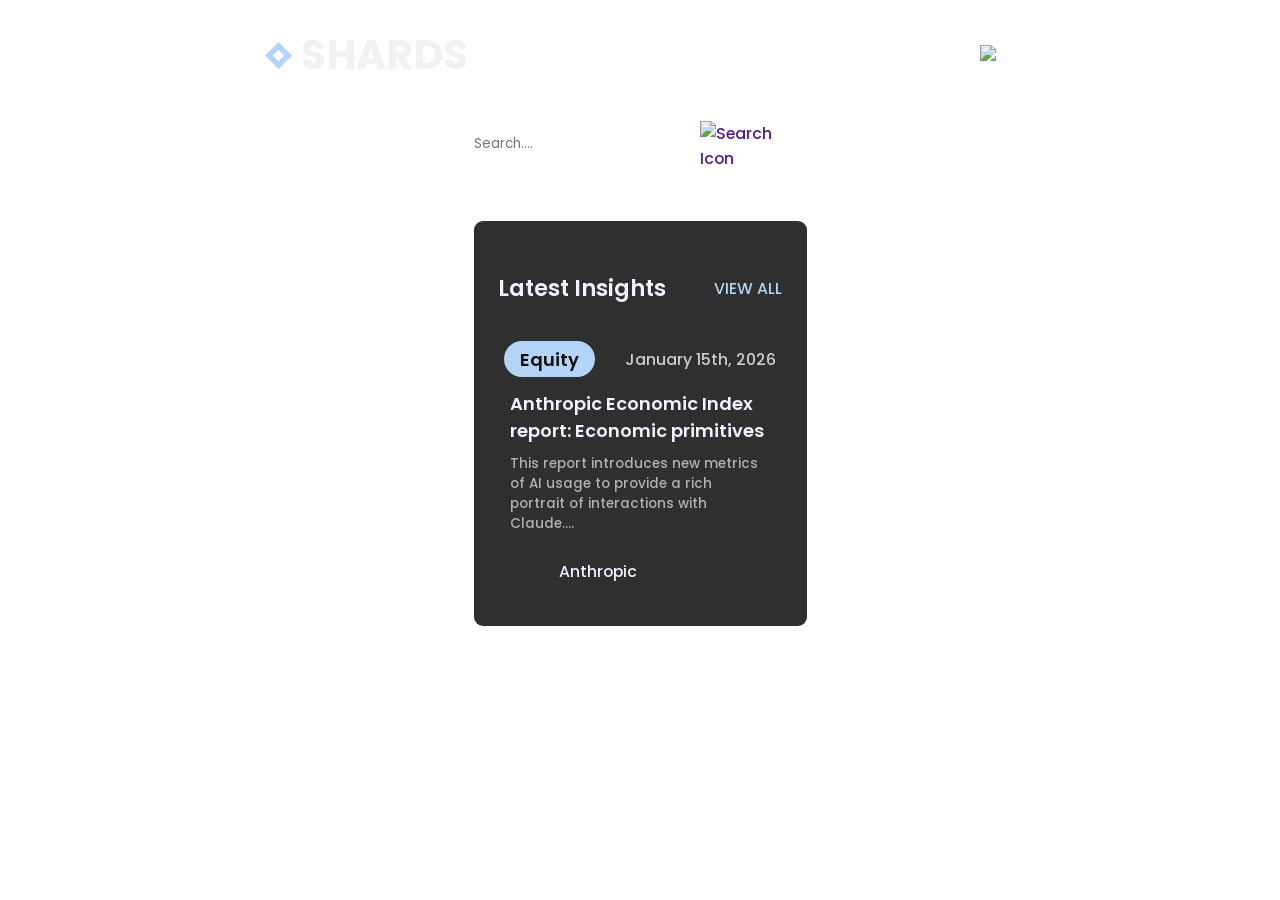
==== dashboard.html @ 0beddc29 "Add files via upload" ====
<!DOCTYPE html>
<html lang="en">
<head>

    <meta charset="UTF-8">
    <meta name="viewport" content="width=device-width, initial-scale=1.0">

    <title>Dashboard</title>
    <link rel="icon" href="Images/logo.svg" type="image/svg">

    <!-- CSS -->
    <style>
@import url('https://fonts.googleapis.com/css2?family=Google+Sans:ital,opsz,wght@0,17..18,400..700;1,17..18,400..700&family=Montserrat:ital,wght@0,100..900;1,100..900&family=Poppins:ital,wght@0,100;0,200;0,300;0,400;0,500;0,600;0,700;0,800;0,900;1,100;1,200;1,300;1,400;1,500;1,600;1,700;1,800;1,900&family=Rubik:ital,wght@0,300..900;1,300..900&family=Saira+Stencil:ital,wght@0,100..900;1,100..900&display=swap');

* {
    margin: 0;
    padding: 0;
    text-decoration: none;
    font-family: 'Poppins';
}

section {
    height: 100vh;
    width: 100%;
    background: url(Images/map35.svg) center center no-repeat ;
    background-size: cover;
}

header {
    height: 12vh;
    width: 100%;
    display: flex;
    align-items: center;
    justify-content: space-around;
}

h1 {
    font-size: 4.5vh;
    font-weight: 700;
    color: #f1f1f1;
}

h1 img {
    height: 3vh;
}

header a {
    height: 2vh;
    width: 2vh;
    display: flex;
    align-items: center;
    justify-content: center;
}

header a img {
    height: 2vh;
}

main {
    height: calc(100vh - 12vh);
    width: 100%;
    display: flex;
    flex-direction: column;
    align-items: center;
}

div.searchBox {
    height: 6vh;
    width: 37vh;
    border: none;
    border-radius: 0.8vh;
    font-size: 1.75vh;
    font-weight: 500;
    color: #f1f1ff;
    background-color: rgba(255, 255, 255, 0.08);
    backdrop-filter: blur(.8vh);
    margin: 1vh 0;
    outline: none;
    display: flex;
    align-items: center;
    justify-content: space-evenly;
}

input.searchBox {
    height: 100%;
    width: 70%;
    padding-left: 0vh;
    background-color: transparent;
    outline: none;
    border: none;
    color: #f1f1ff;
}

img.searchIcon {
    height: 1.9vh;
    margin-top: 0.5vh;
}

div.latestInsights {
    height: 40vh;
    width: 37vh;
    padding: 2.5vh 0;
    display: flex;
    align-items: flex-start;
    justify-content: center;
    flex-direction: column;
    margin-top: 4.5vh;
    background-color: rgba(25, 25, 25, 0.9);
    backdrop-filter: blur(2vh);
    border-radius: 1vh;
}

div.latestInsightsText {
    height: 10vh;
    width: 100%;
    display: flex;
    align-items: center;
    justify-content: space-around;
}

div.latestInsightsText h2 {
    font-size: 2.5vh;
    font-weight: 600;
    color: #f1f1ff;
    margin: 1vh 0;
}

div.latestInsightsText a {
    font-size: 1.75vh;
    font-weight: 500;
    color: #b3d4f7;
    margin: 1vh 0;
}

div.latestInsightsChips {
    height: calc(35vh - 5vh);
    width: 100%;
    display: flex;
    align-items: center;
    justify-content: space-around;
}

div.chip1 {
    height: 100%;
    width: 100%;
    display: flex;
    align-items: center;
    justify-content: space-around;
    flex-direction: column;
}

div.chipInfo {
    display: flex;
    align-items: center;
    justify-content: space-evenly;
    height: 6vh;
    width: 100%;
}

div.chipInfo button {
    border: transparent;
    border-radius: 5vh;
    padding: .5vh 1.8vh;
    font-size: 2vh;
    font-weight: 600;
    background-color: #b3d4f7;
    color: #111;
}

div.chipInfo p {
    font-size: 1.75vh;
    font-weight: 500;
    color: #cdcdcd;
}

div.chipBody {
    height: calc(35vh - 10vh);
    width: 100%;
    display: flex;
    align-items: center;
    justify-content: space-around;
    flex-direction: column;
    padding: 0 4vh;
}

div.chipBody h1 {
    font-size: 2vh;
    font-weight: 600;
    color: #f1f1ff;
    width: 78%;
}

div.chipBody p {
    font-size: 1.5vh;
    font-weight: 500;
    color: #b1b1b1;
    width: 78%;
}

div.chipFooter {
    display: flex;
    align-items: center;
    justify-content: space-evenly;
    height: 6vh;
    width: 100%;
}

div.chipFooter a {
    font-size: 1.75vh;
    font-weight: 500;
    color: #f1f1ff;
}

div.chipFooter button {
    border: transparent;
    border-radius: 5vh;
    font-size: 2vh;
    background-color: transparent;
    display: flex;
    align-items: center;
    justify-content: center;
}

div.chipFooter button img {
    height: 2vh;
}

    </style>

</head>
<body>

    <section>
        
        <header>
        
            <h1><img src="Images/logo.svg" alt=""> SHARDS</h1>

            <a href="#"><img src="Images/menu-button.svg" alt="Menu Button"></a>
        
        </header>

        <main>
            <div class="searchBox" id="searchBox">
                <input type="text" placeholder="Search...." class="searchBox" id="searchBox">
                <a href=""><img src="Images/search-icon.svg" alt="Search Icon" class="searchIcon"></a>
            </div>

            <div class="latestInsights" id="latestInsights">
                <div class="latestInsightsText">
                    <h2>Latest Insights</h2>
                    <a href="">VIEW ALL</a>
                </div>

                <div class="latestInsightsChips">
                    <div class="chip1">
                        <div class="chipInfo">
                            <button>Equity</button>
                            <p>January 15th, 2026</p>
                        </div>

                        <div class="chipBody">
                            <h1>Anthropic Economic Index report: Economic primitives</h1>
                            <p>This report introduces new metrics of AI usage to provide a rich portrait of interactions with Claude....</p>
                            <div class="chipFooter">
                                <a href="">Anthropic</a>
                                <a href=""><button><img src="Images/bookmark.svg" alt=""></button></a>
                            </div>
                        </div>
                    </div>
                </div>
            </div>
        </main>

    </section>
    
</body>
</html>
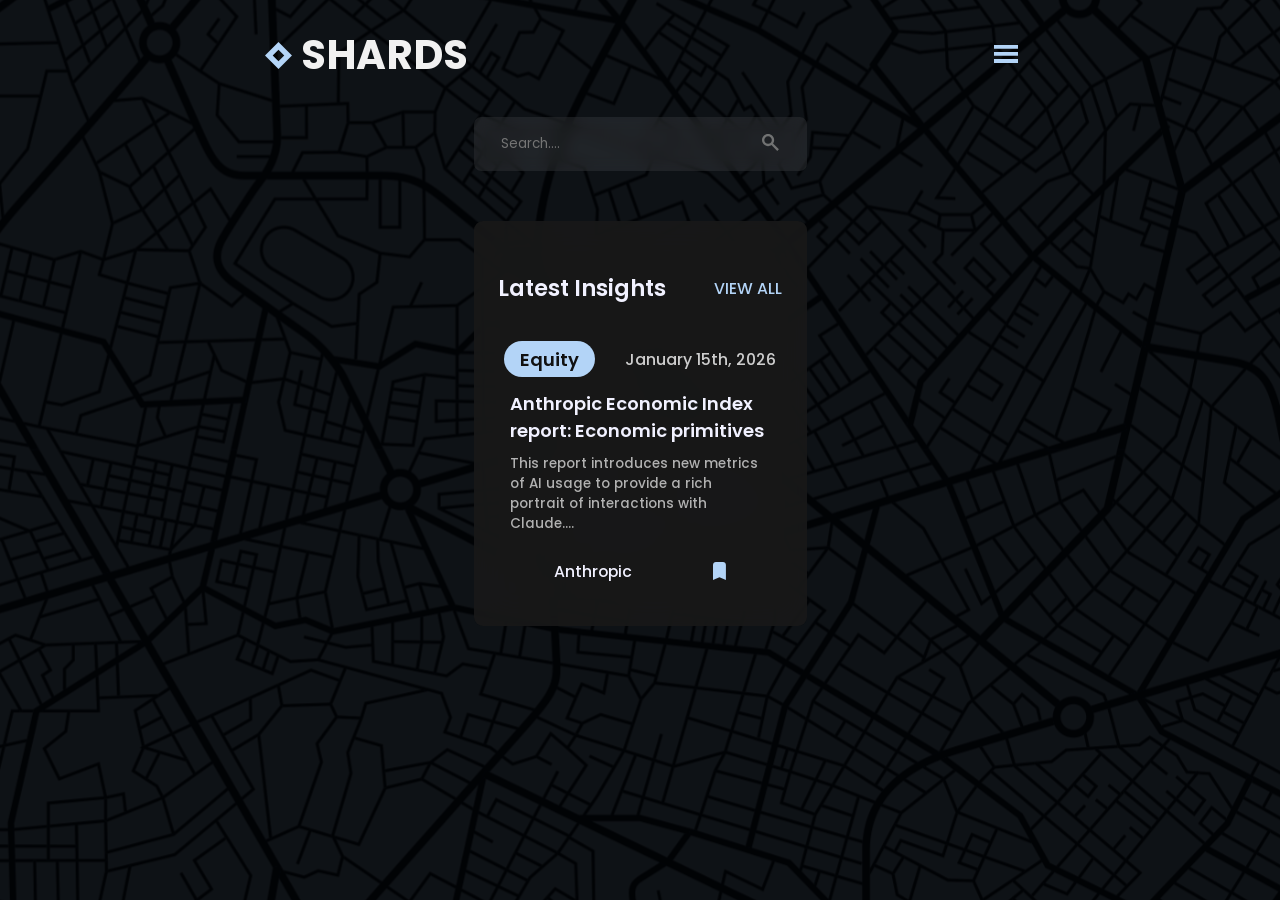
==== commit 10a06435: "Add files via upload" ====
--- a/dashboard.html
+++ b/dashboard.html
@@ -252,7 +252,7 @@
                     <a href="">VIEW ALL</a>
                 </div>
 
-                <div class="latestInsightsChips">
+                <a href="https://www.anthropic.com/research/anthropic-economic-index-january-2026-report"></a><div class="latestInsightsChips">
                     <div class="chip1">
                         <div class="chipInfo">
                             <button>Equity</button>
@@ -268,7 +268,7 @@
                             </div>
                         </div>
                     </div>
-                </div>
+                </div></a>
             </div>
         </main>
 
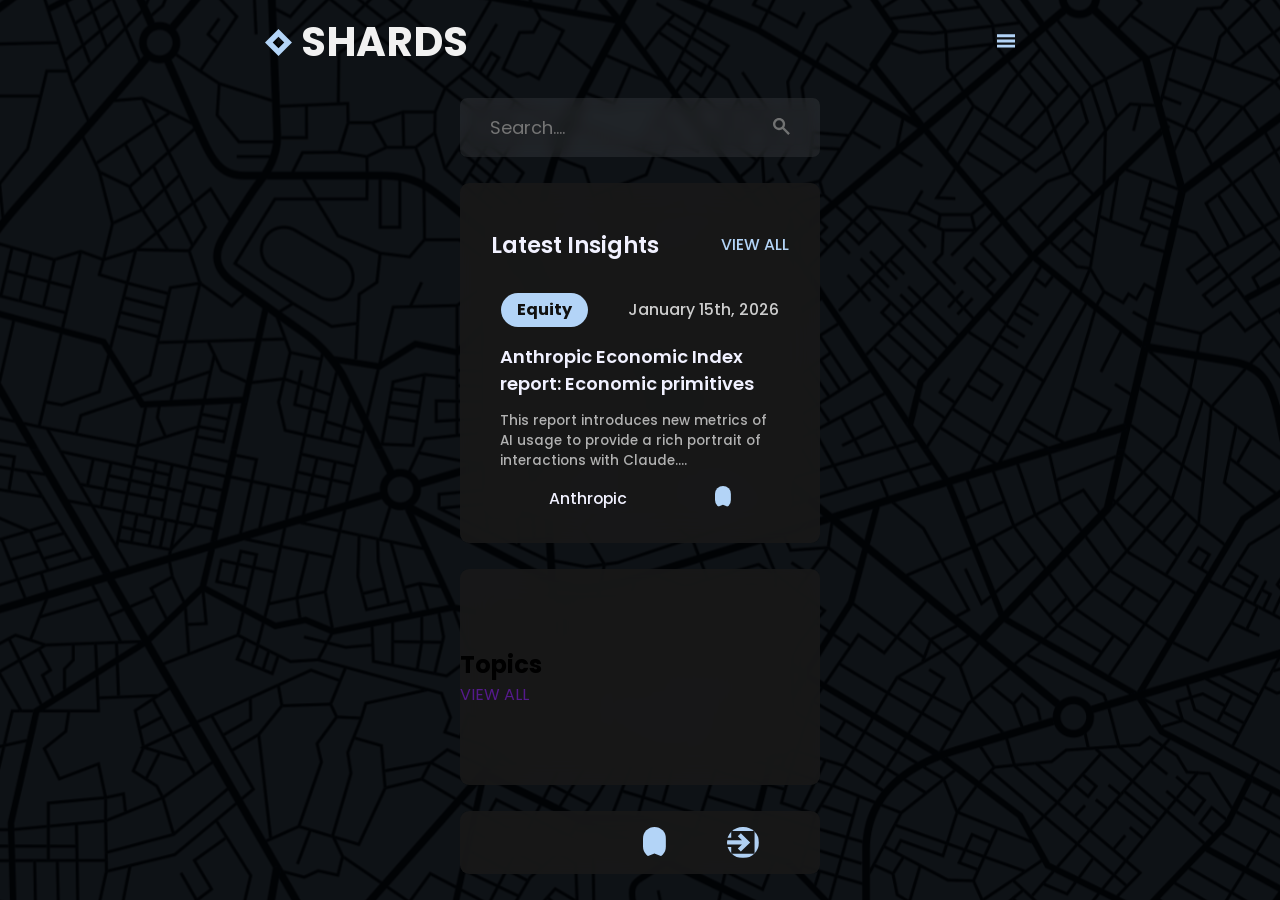
==== commit 5ab15c3d: "Refactor dashboard.html layout and styles Updated layout and styles for the dashboard page, includin" ====
--- a/dashboard.html
+++ b/dashboard.html
@@ -17,6 +17,11 @@
     padding: 0;
     text-decoration: none;
     font-family: 'Poppins';
+    overflow-x: hidden;
+}
+
+body {
+    background-color: #111;
 }
 
 section {
@@ -27,10 +32,10 @@
 }
 
 header {
-    height: 12vh;
-    width: 100%;
-    display: flex;
-    align-items: center;
+    height: 8vh;
+    width: 100%;
+    display: flex;
+    align-items: flex-end;
     justify-content: space-around;
 }
 
@@ -45,10 +50,10 @@
 }
 
 header a {
-    height: 2vh;
+    height: 4.5vh;
     width: 2vh;
     display: flex;
-    align-items: center;
+    align-items: flex-start;
     justify-content: center;
 }
 
@@ -57,16 +62,17 @@
 }
 
 main {
-    height: calc(100vh - 12vh);
-    width: 100%;
-    display: flex;
-    flex-direction: column;
-    align-items: center;
+    height: calc(100vh - 8vh);
+    width: 100%;
+    display: flex;
+    flex-direction: column;
+    align-items: center;
+    justify-content: space-evenly;
 }
 
 div.searchBox {
-    height: 6vh;
-    width: 37vh;
+    height: 6.5vh;
+    width: 40vh;
     border: none;
     border-radius: 0.8vh;
     font-size: 1.75vh;
@@ -74,7 +80,6 @@
     color: #f1f1ff;
     background-color: rgba(255, 255, 255, 0.08);
     backdrop-filter: blur(.8vh);
-    margin: 1vh 0;
     outline: none;
     display: flex;
     align-items: center;
@@ -89,6 +94,7 @@
     outline: none;
     border: none;
     color: #f1f1ff;
+    font-size: 2vh;
 }
 
 img.searchIcon {
@@ -97,14 +103,13 @@
 }
 
 div.latestInsights {
-    height: 40vh;
-    width: 37vh;
+    height: 35vh;
+    width: 40vh;
     padding: 2.5vh 0;
     display: flex;
     align-items: flex-start;
     justify-content: center;
     flex-direction: column;
-    margin-top: 4.5vh;
     background-color: rgba(25, 25, 25, 0.9);
     backdrop-filter: blur(2vh);
     border-radius: 1vh;
@@ -153,7 +158,7 @@
     display: flex;
     align-items: center;
     justify-content: space-evenly;
-    height: 6vh;
+    height: 7vh;
     width: 100%;
 }
 
@@ -161,8 +166,8 @@
     border: transparent;
     border-radius: 5vh;
     padding: .5vh 1.8vh;
-    font-size: 2vh;
-    font-weight: 600;
+    font-size: 1.8vh;
+    font-weight: 700;
     background-color: #b3d4f7;
     color: #111;
 }
@@ -199,9 +204,9 @@
 
 div.chipFooter {
     display: flex;
-    align-items: center;
-    justify-content: space-evenly;
-    height: 6vh;
+    align-items: flex-start;
+    justify-content: space-evenly;
+    height: 3vh;
     width: 100%;
 }
 
@@ -222,7 +227,46 @@
 }
 
 div.chipFooter button img {
-    height: 2vh;
+    height: 2.5vh;
+}
+
+div.topic {
+    height: 19vh;
+    width: 40vh;
+    padding: 2.5vh 0;
+    display: flex;
+    align-items: flex-start;
+    justify-content: center;
+    flex-direction: column;
+    background-color: rgba(25, 25, 25, 0.9);
+    backdrop-filter: blur(2vh);
+    border-radius: 1vh;
+}
+
+footer {
+    height: 7vh;
+    width: 40vh;
+    display: flex;
+    align-items: center;
+    justify-content: space-evenly;
+    background-color: rgba(25, 25, 25, 0.9);
+    backdrop-filter: blur(2vh);
+    border-radius: 1vh;
+    position: sticky;
+}
+
+footer button {
+    border: transparent;
+    border-radius: 5vh;
+    font-size: 2vh;
+    background-color: transparent;
+    display: flex;
+    align-items: center;
+    justify-content: center;
+}
+
+footer button img {
+    height: 3.5vh;
 }
 
     </style>
@@ -241,6 +285,7 @@
         </header>
 
         <main>
+
             <div class="searchBox" id="searchBox">
                 <input type="text" placeholder="Search...." class="searchBox" id="searchBox">
                 <a href=""><img src="Images/search-icon.svg" alt="Search Icon" class="searchIcon"></a>
@@ -252,10 +297,10 @@
                     <a href="">VIEW ALL</a>
                 </div>
 
-                <a href="https://www.anthropic.com/research/anthropic-economic-index-january-2026-report"></a><div class="latestInsightsChips">
+                <div class="latestInsightsChips">
                     <div class="chip1">
                         <div class="chipInfo">
-                            <button>Equity</button>
+                            <a href="https://www.anthropic.com/research/anthropic-economic-index-january-2026-report"><button>Equity</button></a>
                             <p>January 15th, 2026</p>
                         </div>
 
@@ -268,11 +313,26 @@
                             </div>
                         </div>
                     </div>
-                </div></a>
+                </div>
             </div>
+
+            <div class="topic">
+                <div class="topicText">
+                    <h2>Topics</h2>
+                    <a href="">VIEW ALL</a>
+                </div>
+            </div>
+
+            <footer>
+                <a href=""><button class="home" id="home"><img src="Images/home.svg" alt=""></button></a>
+                <a href=""><button class="share" id="share"><img src="Images/share.svg" alt=""></button></a>
+                <a href=""><button class="bookmark" id="bookmark"><img src="Images/bookmark.svg" alt=""></button></a>
+                <a href=""><button class="signOut" id="signOut"><img src="Images/sign-out.svg" alt=""></button></a>
+            </footer>
+
         </main>
 
     </section>
     
 </body>
-</html>+</html>
